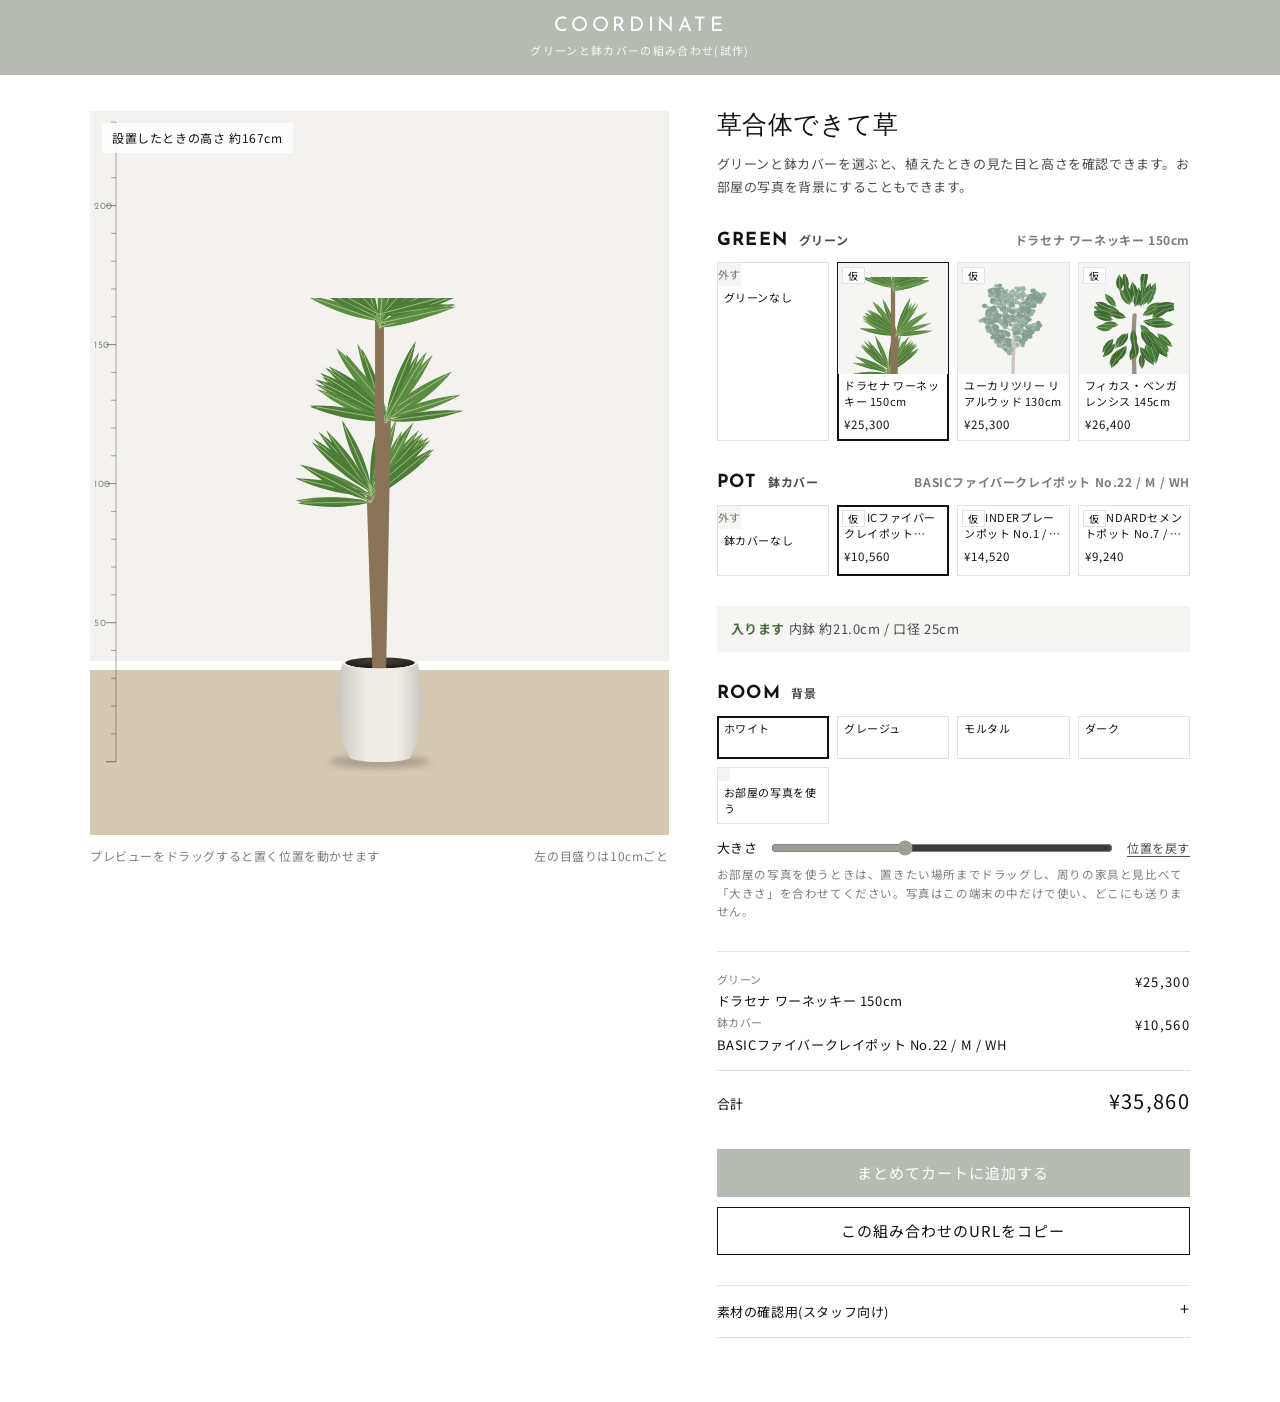
==== index.html @ c4cb8e61 "グリーンと鉢カバーの組み合わせプレビュー(試作)を追加 Co-Authored-By: Claude Opus 5.5 <noreply@anthropic.com>" ====
<!doctype html>
<html lang="ja">
<head>
<meta charset="utf-8">
<meta name="viewport" content="width=device-width, initial-scale=1">
<title>草合体できて草</title>
<meta name="robots" content="noindex, nofollow">
<link rel="preconnect" href="https://fonts.googleapis.com">
<link rel="preconnect" href="https://fonts.gstatic.com" crossorigin>
<link rel="stylesheet" href="https://fonts.googleapis.com/css2?family=Josefin+Sans:wght@400;700&family=Noto+Sans+JP:wght@400;700&display=swap">
<style>
  /* & GARDEN(Shopify Dawnベース)の見た目に合わせる: セージの帯、白地、角丸なし、Josefin Sansの英字見出し+日本語 */
  :root {
    --sage: #b7bcb2;
    --sage-deep: #9aa094;
    --ink: #121212;
    --text: rgba(18, 18, 18, .75);
    --muted: rgba(18, 18, 18, .55);
    --line: rgba(18, 18, 18, .12);
    --soft: #f5f5f3;
    --bg: #ffffff;
    --ng: #a8322a; --warn: #9a5a1c; --ok: #4f6b45;
    --font-body: "Noto Sans JP", "Noto Sans Japanese", "Hiragino Sans", "Yu Gothic", sans-serif;
    --font-head: "Josefin Sans", "Yu Gothic", YuGothic, sans-serif;
  }
  * { box-sizing: border-box; }
  html, body { margin: 0; }
  body { background: var(--bg); color: var(--text); font-family: var(--font-body); font-size: 13px; line-height: 1.8; letter-spacing: .6px; }
  button, input, select { font: inherit; letter-spacing: inherit; color: inherit; }
  a { color: inherit; }
  :focus-visible { outline: 2px solid var(--ink); outline-offset: 2px; }

  .topbar { background: var(--sage); color: #fff; text-align: center; padding: 14px 16px; }
  .topbar .en { font-family: var(--font-head); font-size: 20px; letter-spacing: .18em; line-height: 1.2; display: block; }
  .topbar .ja { font-size: 11px; letter-spacing: .12em; opacity: .9; }

  .page { max-width: 1200px; margin: 0 auto; padding: 36px 50px 64px; display: grid; grid-template-columns: minmax(0, 11fr) minmax(0, 9fr); gap: 48px; align-items: start; }
  @media (max-width: 990px) { .page { grid-template-columns: minmax(0, 1fr); gap: 28px; padding: 16px 16px 48px; } }

  /* プレビュー */
  .media { position: sticky; top: 20px; }
  @media (max-width: 990px) { .media { position: relative; top: 0; } }
  .stage { position: relative; width: 100%; aspect-ratio: 4 / 5; max-height: calc(100vh - 60px); overflow: hidden; background: var(--soft); touch-action: none; cursor: grab; user-select: none; }
  @media (max-width: 990px) { .stage { max-height: 70vh; } }
  .stage.dragging { cursor: grabbing; }
  .stage .bg { position: absolute; inset: 0; }
  .stage .bg img { width: 100%; height: 100%; object-fit: cover; display: block; }
  .stage img.layer { position: absolute; pointer-events: none; }
  .stage svg.overlay { position: absolute; inset: 0; width: 100%; height: 100%; pointer-events: none; }
  .stage .chip { position: absolute; left: 12px; top: 12px; background: rgba(255,255,255,.88); color: var(--ink); padding: 4px 10px; font-size: 12px; z-index: 10; }
  .stage .chip[hidden] { display: none; }
  .stage .empty { position: absolute; inset: 0; display: grid; place-items: center; color: var(--muted); z-index: 9; }
  .stage .empty[hidden] { display: none; }
  .media-note { display: flex; justify-content: space-between; gap: 12px; flex-wrap: wrap; margin-top: 10px; color: var(--muted); font-size: 12px; }

  /* 右側 */
  .info { display: flex; flex-direction: column; gap: 30px; min-width: 0; }
  .title h1 { font-family: var(--font-head); font-weight: 400; font-size: 25px; line-height: 1.3; color: var(--ink); margin: 0 0 8px; letter-spacing: .6px; }
  .title p { margin: 0; }
  .sec-head { display: flex; align-items: baseline; gap: 10px; margin: 0 0 12px; color: var(--ink); }
  .sec-head .en { font-family: var(--font-head); font-weight: 700; font-size: 18px; letter-spacing: .08em; line-height: 1; }
  .sec-head .ja { font-size: 12px; color: var(--text); }
  .sec-head .picked { margin-left: auto; font-size: 12px; color: var(--muted); text-align: right; min-width: 0; white-space: nowrap; overflow: hidden; text-overflow: ellipsis; }

  .cards { display: grid; grid-template-columns: repeat(4, minmax(0, 1fr)); gap: 8px; }
  @media (max-width: 990px) { .cards { display: flex; overflow-x: auto; scroll-snap-type: x proximity; padding-bottom: 6px; } .cards > * { flex: 0 0 96px; scroll-snap-align: start; } }
  .card { background: var(--bg); border: 1px solid var(--line); padding: 0 0 6px; cursor: pointer; text-align: left; display: flex; flex-direction: column; gap: 4px; position: relative; transition: border-color .15s; }
  .card:hover { border-color: var(--sage-deep); }
  .card[aria-pressed="true"] { border-color: var(--ink); box-shadow: inset 0 0 0 1px var(--ink); }
  .card .ph { aspect-ratio: 1; display: grid; place-items: center; background: var(--soft); position: relative; overflow: hidden; }
  .card .ph img { max-width: 82%; max-height: 88%; }
  .card .ph img.stack { position: absolute; }
  .card .ph.full img { max-width: none; max-height: none; width: 100%; height: 100%; object-fit: cover; }
  .card .nm { padding: 0 6px; font-size: 11px; line-height: 1.45; color: var(--ink); display: -webkit-box; -webkit-line-clamp: 2; -webkit-box-orient: vertical; overflow: hidden; min-height: 2.9em; }
  .card .pr { padding: 0 6px; font-size: 11.5px; letter-spacing: 1px; color: var(--ink); }
  .card .badge { position: absolute; top: 4px; left: 4px; font-size: 10px; line-height: 1.5; padding: 0 5px; background: var(--ink); color: #fff; letter-spacing: .1em; z-index: 1; }
  .card .badge.temp { background: #fff; color: var(--ink); border: 1px solid var(--line); }
  .card .del { position: absolute; top: 3px; right: 3px; width: 20px; height: 20px; line-height: 18px; text-align: center; background: #fff; border: 1px solid var(--line); font-size: 12px; cursor: pointer; z-index: 1; }
  .card.none .ph { color: var(--muted); font-size: 11px; }
  .card.add .ph { color: var(--ink); font-size: 22px; font-weight: 300; }
  .room-swatch { width: 100%; height: 100%; }

  .place { display: flex; align-items: center; gap: 12px; margin-top: 12px; }
  .place label { white-space: nowrap; color: var(--ink); }
  .place input[type=range] { flex: 1; accent-color: var(--sage-deep); }
  .link-btn { background: none; border: 0; padding: 0; text-decoration: underline; text-underline-offset: 3px; cursor: pointer; color: var(--text); font-size: 12px; white-space: nowrap; }

  .fit { background: var(--soft); padding: 12px 14px; line-height: 1.7; }
  .fit[hidden] { display: none; }
  .fit .ng { color: var(--ng); font-weight: 700; } .fit .warn { color: var(--warn); font-weight: 700; } .fit .ok { color: var(--ok); font-weight: 700; }

  .summary { border-top: 1px solid var(--line); padding-top: 18px; display: flex; flex-direction: column; gap: 6px; }
  .summary .row { display: flex; justify-content: space-between; gap: 12px; }
  .summary .row .lbl { color: var(--muted); font-size: 11px; display: block; }
  .summary .row a { color: var(--ink); text-decoration: none; }
  .summary .row a:hover { text-decoration: underline; }
  .summary .row .yen { color: var(--ink); letter-spacing: 1.3px; white-space: nowrap; }
  .summary .total { display: flex; justify-content: space-between; align-items: baseline; border-top: 1px solid var(--line); margin-top: 8px; padding-top: 12px; color: var(--ink); }
  .summary .total b { font-size: 20px; font-weight: 400; letter-spacing: 1.3px; }

  .actions { display: flex; flex-direction: column; gap: 10px; }
  .btn { display: block; width: 100%; min-height: 48px; border: 0; cursor: pointer; font-size: 15px; letter-spacing: 1px; padding: 0 30px; }
  .btn-primary { background: var(--sage); color: #fff; }
  .btn-primary:hover { background: var(--sage-deep); }
  .btn-primary:disabled { opacity: .5; cursor: not-allowed; }
  .btn-outline { background: #fff; color: var(--ink); box-shadow: inset 0 0 0 1px var(--ink); }
  .btn-outline:hover { box-shadow: inset 0 0 0 2px var(--ink); }

  details.tools { border-top: 1px solid var(--line); border-bottom: 1px solid var(--line); }
  details.tools > summary { list-style: none; cursor: pointer; padding: 14px 0; display: flex; justify-content: space-between; color: var(--ink); }
  details.tools > summary::-webkit-details-marker { display: none; }
  details.tools > summary::after { content: "+"; font-size: 16px; line-height: 1; }
  details.tools[open] > summary::after { content: "−"; }
  .tools-body { padding: 0 0 18px; display: flex; flex-direction: column; gap: 18px; }
  .tools h3 { font-size: 12px; margin: 0 0 6px; color: var(--ink); font-weight: 700; }
  .adjust { display: grid; grid-template-columns: 48px 1fr 52px; gap: 4px 10px; align-items: center; }
  .adjust input { accent-color: var(--sage-deep); }
  .adjust output { text-align: right; font-variant-numeric: tabular-nums; }
  .hint { color: var(--muted); font-size: 11.5px; line-height: 1.6; margin: 6px 0 0; }
  .drop { border: 1px dashed var(--sage-deep); padding: 12px; display: flex; flex-direction: column; gap: 10px; }
  .drop.over { background: var(--soft); }
  .drop .row { display: flex; flex-wrap: wrap; gap: 8px; align-items: flex-end; }
  .drop label { display: flex; flex-direction: column; gap: 2px; flex: 1 1 100px; font-size: 11.5px; }
  .drop input[type=text], .drop input[type=number], .drop select { border: 1px solid var(--line); background: #fff; padding: 6px 8px; width: 100%; }
  .drop .file-name { font-size: 11.5px; color: var(--muted); word-break: break-all; }
  .drop[data-kind="green"] .pot-only, .drop[data-kind="pot"] .green-only { display: none; }
  .btn-sm { min-height: 36px; font-size: 13px; padding: 0 14px; width: auto; }

  .toast { position: fixed; left: 50%; bottom: 24px; transform: translateX(-50%); background: var(--ink); color: #fff; padding: 10px 16px; font-size: 12.5px; max-width: calc(100vw - 32px); white-space: pre-wrap; opacity: 0; transition: opacity .2s; pointer-events: none; z-index: 50; }
  .toast.show { opacity: 1; }
  @media (prefers-reduced-motion: reduce) { * { transition: none !important; } }
</style>
</head>
<body>
<header class="topbar">
  <span class="en">COORDINATE</span>
  <span class="ja">グリーンと鉢カバーの組み合わせ(試作)</span>
</header>

<main class="page">
  <section class="media" aria-label="組み合わせのプレビュー">
    <div class="stage" id="stage">
      <div class="bg" id="bgLayer"></div>
      <svg class="overlay" id="under"></svg>
      <span class="chip" id="heightChip" hidden></span>
      <div class="empty" id="empty" hidden>グリーンか鉢カバーを選んでください</div>
    </div>
    <div class="media-note">
      <span>プレビューをドラッグすると置く位置を動かせます</span>
      <span id="rulerNote"></span>
    </div>
  </section>

  <section class="info">
    <div class="title">
      <h1>草合体できて草</h1>
      <p>グリーンと鉢カバーを選ぶと、植えたときの見た目と高さを確認できます。お部屋の写真を背景にすることもできます。</p>
    </div>

    <div>
      <h2 class="sec-head"><span class="en">GREEN</span><span class="ja">グリーン</span><span class="picked" id="pickedGreen"></span></h2>
      <div class="cards" id="greenList"></div>
    </div>

    <div>
      <h2 class="sec-head"><span class="en">POT</span><span class="ja">鉢カバー</span><span class="picked" id="pickedPot"></span></h2>
      <div class="cards" id="potList"></div>
    </div>

    <div class="fit" id="fit" hidden></div>

    <div>
      <h2 class="sec-head"><span class="en">ROOM</span><span class="ja">背景</span></h2>
      <div class="cards" id="bgList"></div>
      <input type="file" id="bgFile" accept="image/*" hidden>
      <div class="place">
        <label for="scale">大きさ</label>
        <input type="range" id="scale" min="0.5" max="1.8" step="0.01" value="1">
        <button type="button" class="link-btn" id="resetPlace">位置を戻す</button>
      </div>
      <p class="hint">お部屋の写真を使うときは、置きたい場所までドラッグし、周りの家具と見比べて「大きさ」を合わせてください。写真はこの端末の中だけで使い、どこにも送りません。</p>
    </div>

    <div class="summary" id="summary">
      <div id="rows"></div>
      <div class="total"><span>合計</span><b id="sum">¥0</b></div>
    </div>

    <div class="actions">
      <button type="button" class="btn btn-primary" id="addCart" disabled>まとめてカートに追加する</button>
      <button type="button" class="btn btn-outline" id="copyUrl">この組み合わせのURLをコピー</button>
    </div>

    <details class="tools" id="toolsBox">
      <summary>素材の確認用(スタッフ向け)</summary>
      <div class="tools-body">
        <div>
          <h3>位置の微調整</h3>
          <div class="adjust">
            <span>上下</span><input type="range" id="adjY" min="-15" max="15" step="0.5" value="0"><output id="adjYv">0cm</output>
            <span>左右</span><input type="range" id="adjX" min="-15" max="15" step="0.5" value="0"><output id="adjXv">0cm</output>
          </div>
          <p class="hint">選んでいるグリーンごとに、このブラウザに保存されます。上下はプラスで深く沈みます。<br>決まった値: <code id="adjOut">—</code></p>
        </div>
        <div>
          <h3>手元の透過素材で試す</h3>
          <div class="drop" id="drop" data-kind="green">
            <div class="row">
              <button class="btn btn-outline btn-sm" id="pickFile" type="button">画像を選ぶ</button>
              <span class="file-name" id="fileName">PNG / WebP / SVG をここかプレビューにドラッグしても追加できます</span>
              <input type="file" id="fileInput" accept="image/png,image/webp,image/svg+xml" hidden>
            </div>
            <div class="row">
              <label>種類<select id="kind"><option value="green">グリーン</option><option value="pot">鉢カバー</option></select></label>
              <label>名前<input type="text" id="tName" placeholder="例: 210cmの樹木"></label>
            </div>
            <div class="row">
              <label>画像の高さ(cm)<input type="number" id="tHeight" step="0.1" min="1" placeholder="210"></label>
              <label class="green-only">内鉢の径(cm)<input type="number" id="tNurseryW" step="0.1" placeholder="15.5"></label>
              <label class="green-only">内鉢の高さ(cm)<input type="number" id="tNurseryH" step="0.1" placeholder="14"></label>
              <label class="pot-only">口径(cm)<input type="number" id="tMouth" step="0.1" placeholder="26"></label>
              <label class="pot-only">内底の径(cm)<input type="number" id="tBottom" step="0.1" placeholder="17"></label>
            </div>
            <div class="row"><label>価格(任意)<input type="number" id="tPrice" step="1" placeholder="0"></label></div>
            <button class="btn btn-primary btn-sm" id="addBtn" type="button" disabled>一覧に追加</button>
            <p class="hint" style="margin:0">鉢カバーは1枚(真横から撮影)でも、前面・背面の2枚組でも使えます。追加したものは再読み込みすると消えます。</p>
          </div>
        </div>
      </div>
    </details>
  </section>
</main>
<div class="toast" id="toast" role="status"></div>
<script src="products.js"></script>
<script src="app.js"></script>
</body>
</html>
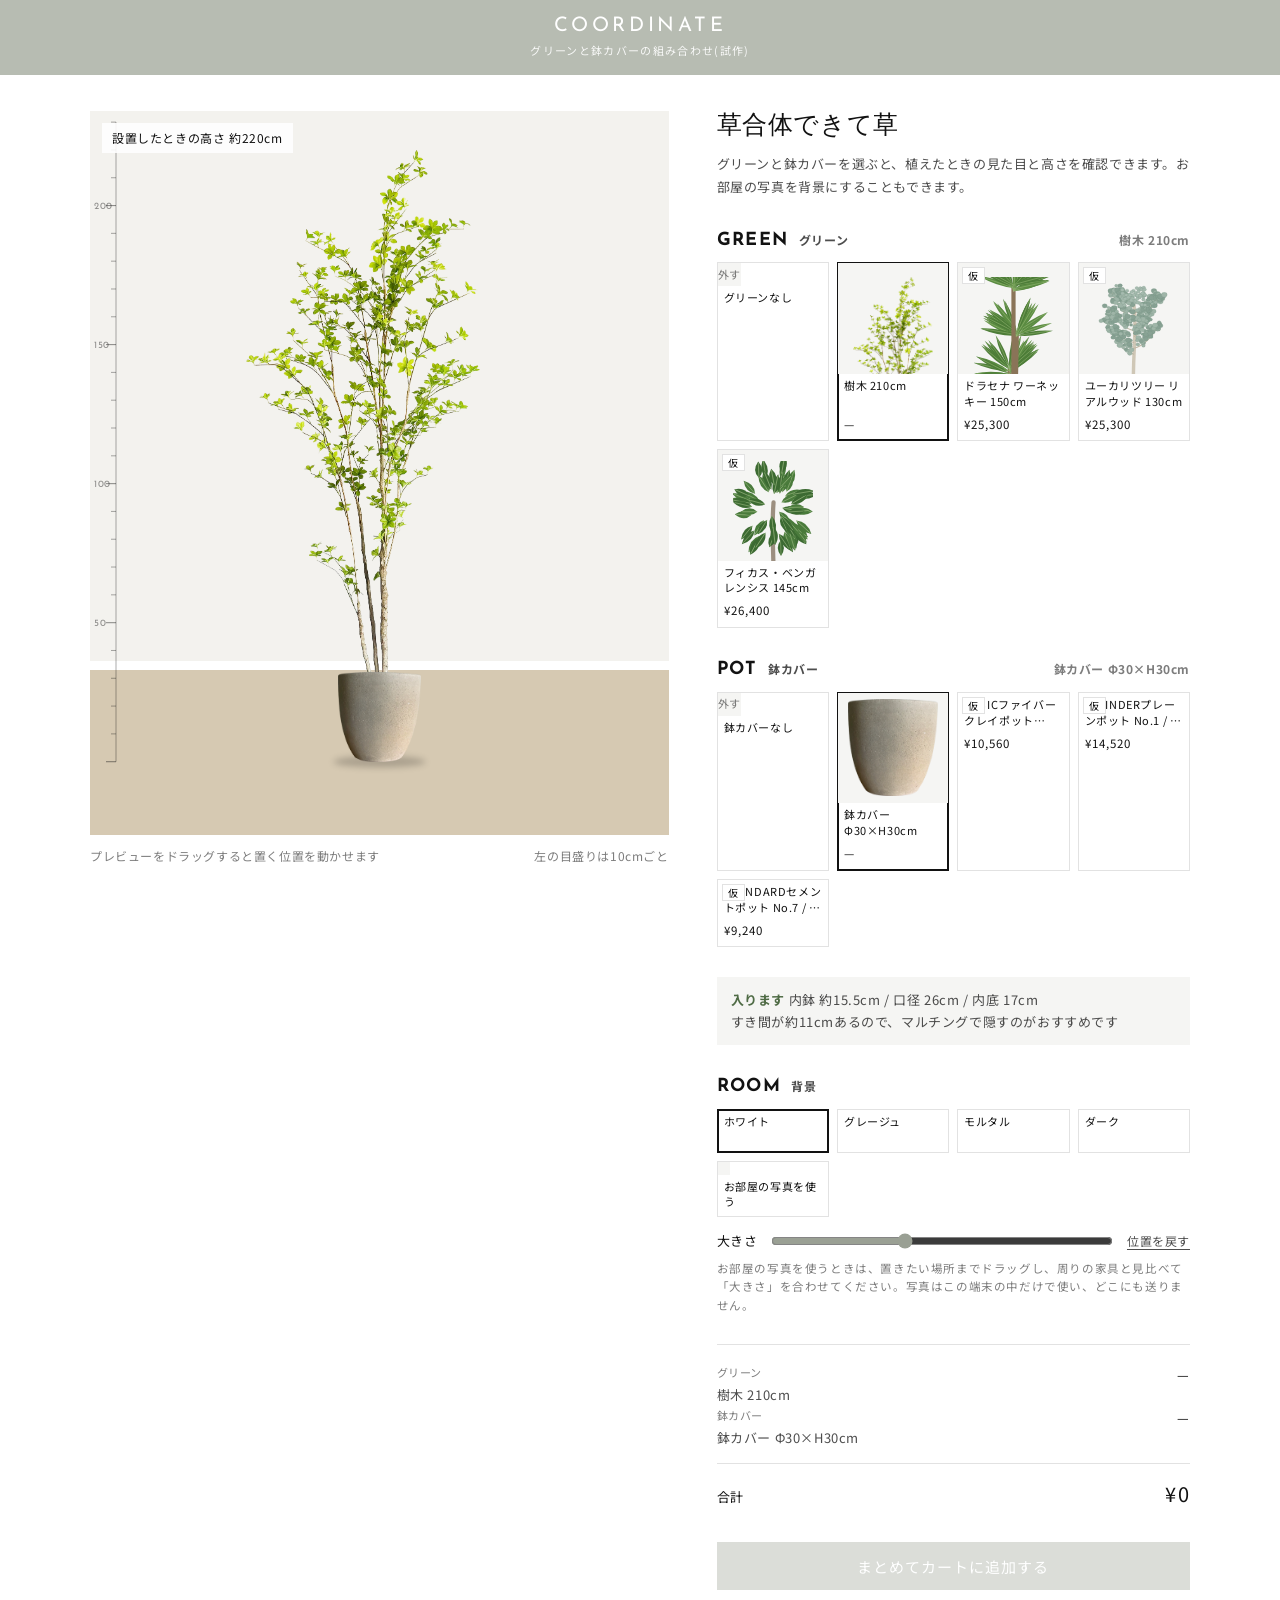
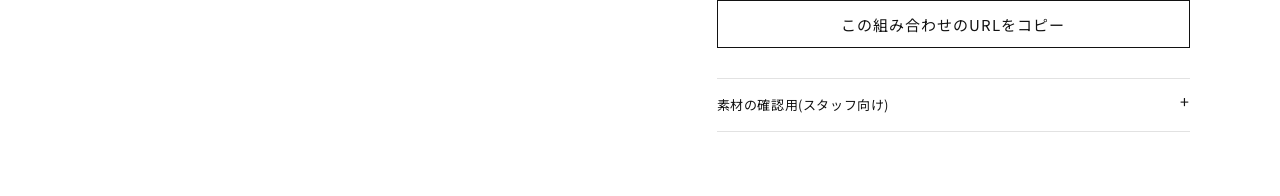
==== commit 4726afc1: "いただいた樹木(210cm)と鉢カバー(Φ30×H30)の実素材を追加、株元の検出を修正 Co-Authored-By: Claude Opus 5.5 <noreply@anthropic.com>" ====
--- a/index.html
+++ b/index.html
@@ -231,7 +231,7 @@
   </section>
 </main>
 <div class="toast" id="toast" role="status"></div>
-<script src="products.js"></script>
-<script src="app.js"></script>
+<script src="products.js?v=3"></script>
+<script src="app.js?v=3"></script>
 </body>
 </html>
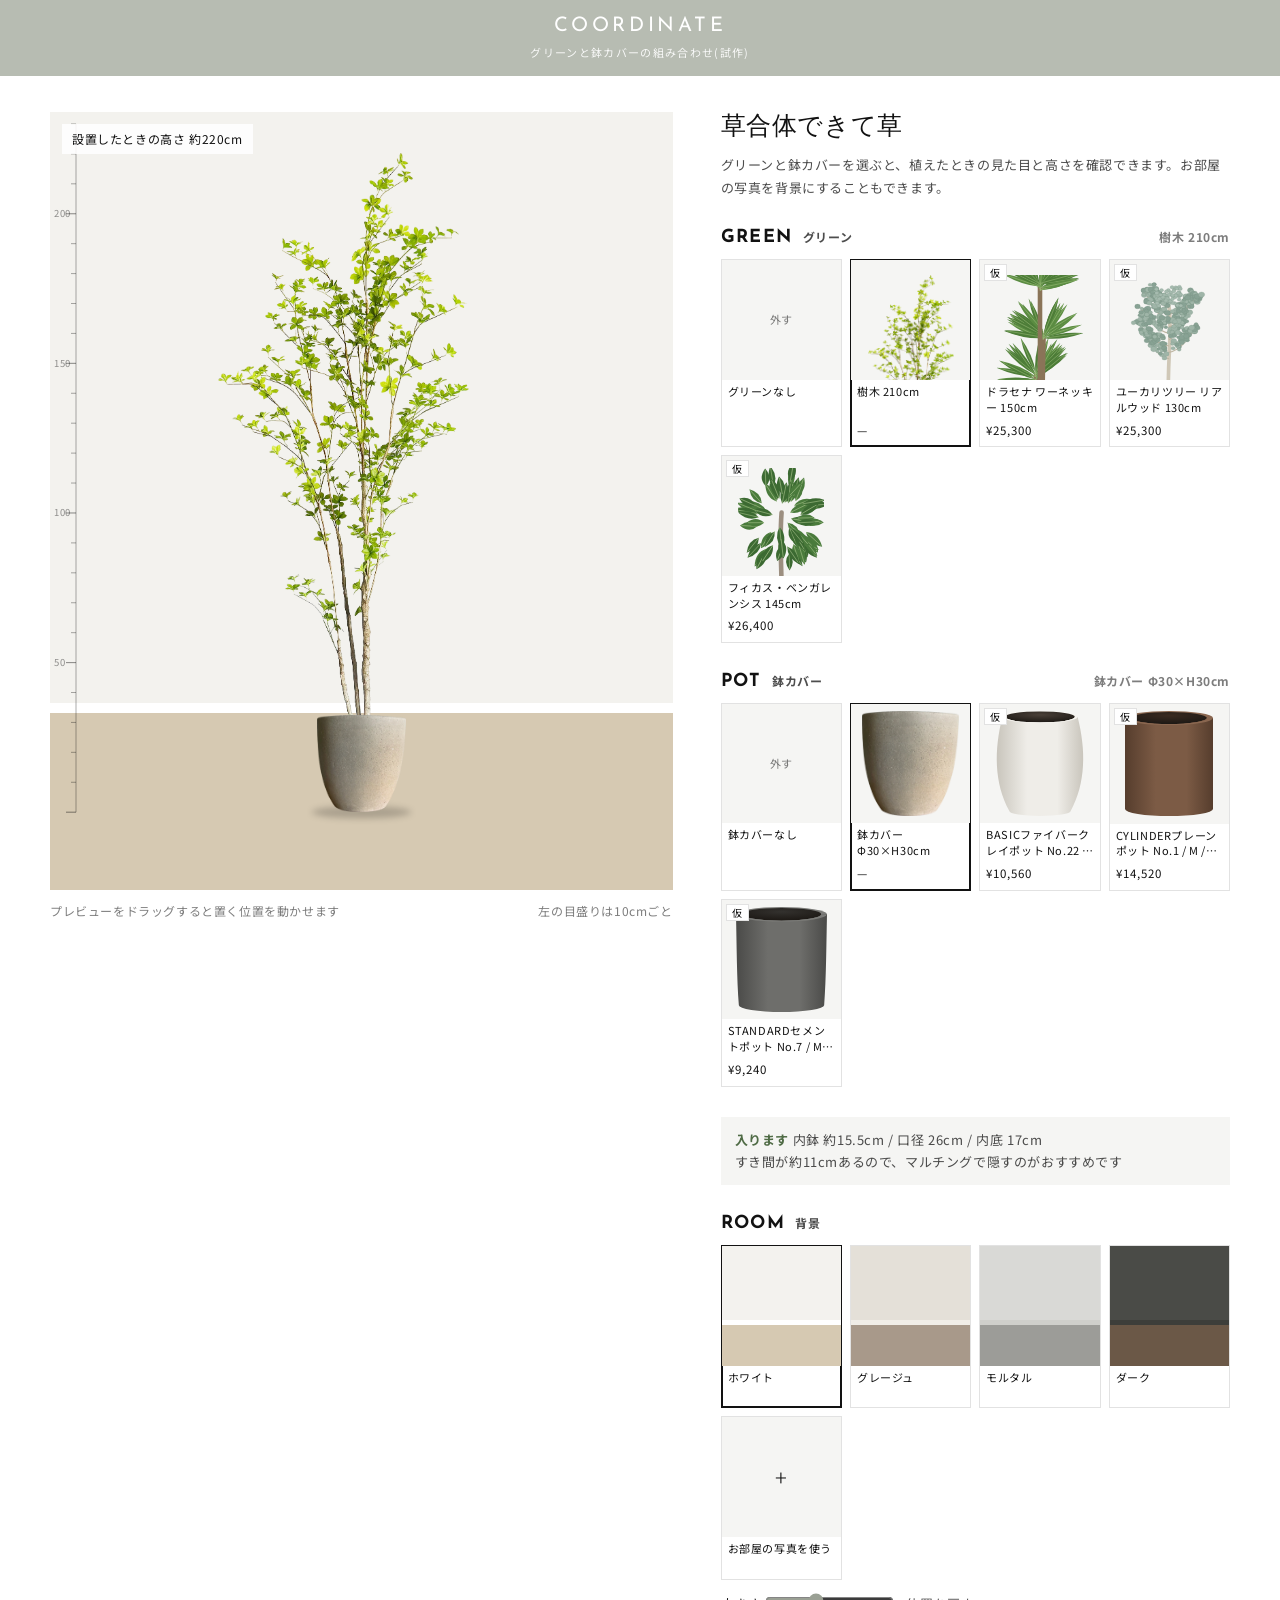
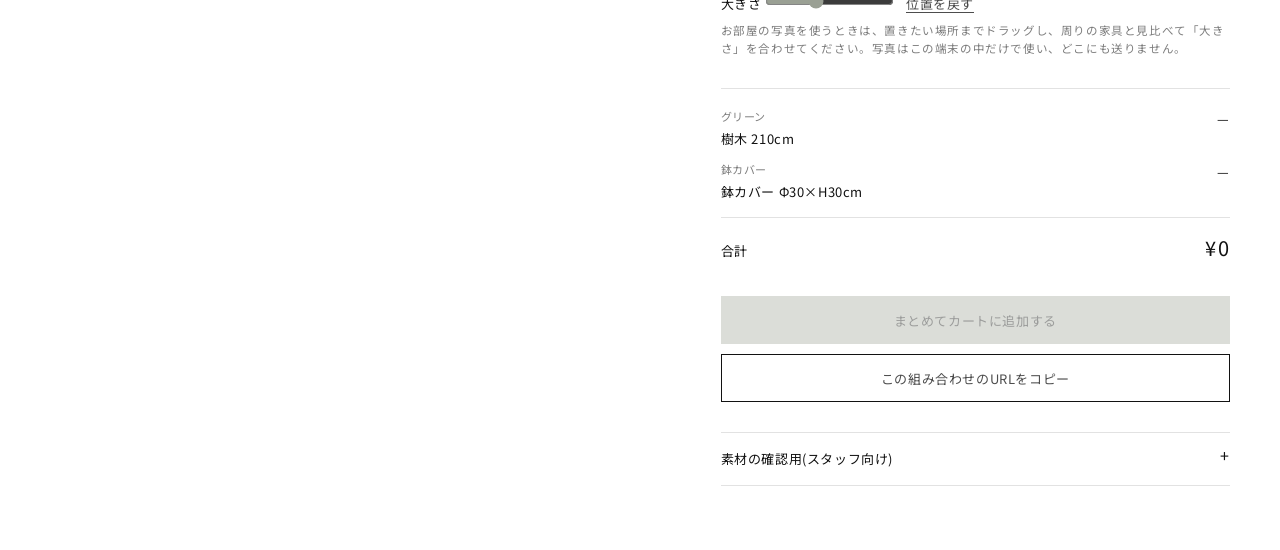
==== commit e5089c93: "画面の組み立てを共通のgreenpot.js/cssに整理(Shopifyへの組み込み用)、商品ページへのリンクと在庫切れの表示を追加 Co-Authored-By: Claude Opus 5.5 " ====
--- a/index.html
+++ b/index.html
@@ -8,127 +8,15 @@
 <link rel="preconnect" href="https://fonts.googleapis.com">
 <link rel="preconnect" href="https://fonts.gstatic.com" crossorigin>
 <link rel="stylesheet" href="https://fonts.googleapis.com/css2?family=Josefin+Sans:wght@400;700&family=Noto+Sans+JP:wght@400;700&display=swap">
+<link rel="stylesheet" href="greenpot.css?v=4">
 <style>
-  /* & GARDEN(Shopify Dawnベース)の見た目に合わせる: セージの帯、白地、角丸なし、Josefin Sansの英字見出し+日本語 */
-  :root {
-    --sage: #b7bcb2;
-    --sage-deep: #9aa094;
-    --ink: #121212;
-    --text: rgba(18, 18, 18, .75);
-    --muted: rgba(18, 18, 18, .55);
-    --line: rgba(18, 18, 18, .12);
-    --soft: #f5f5f3;
-    --bg: #ffffff;
-    --ng: #a8322a; --warn: #9a5a1c; --ok: #4f6b45;
-    --font-body: "Noto Sans JP", "Noto Sans Japanese", "Hiragino Sans", "Yu Gothic", sans-serif;
-    --font-head: "Josefin Sans", "Yu Gothic", YuGothic, sans-serif;
-  }
-  * { box-sizing: border-box; }
-  html, body { margin: 0; }
-  body { background: var(--bg); color: var(--text); font-family: var(--font-body); font-size: 13px; line-height: 1.8; letter-spacing: .6px; }
-  button, input, select { font: inherit; letter-spacing: inherit; color: inherit; }
-  a { color: inherit; }
-  :focus-visible { outline: 2px solid var(--ink); outline-offset: 2px; }
-
-  .topbar { background: var(--sage); color: #fff; text-align: center; padding: 14px 16px; }
-  .topbar .en { font-family: var(--font-head); font-size: 20px; letter-spacing: .18em; line-height: 1.2; display: block; }
+  /* 単独のページだけの外枠(Shopifyではテーマのヘッダーと page-width がこの役をする) */
+  html, body { margin: 0; background: #fff; }
+  .topbar { background: #b7bcb2; color: #fff; text-align: center; padding: 14px 16px; font-family: "Noto Sans JP", sans-serif; }
+  .topbar .en { font-family: "Josefin Sans", sans-serif; font-size: 20px; letter-spacing: .18em; line-height: 1.2; display: block; }
   .topbar .ja { font-size: 11px; letter-spacing: .12em; opacity: .9; }
-
-  .page { max-width: 1200px; margin: 0 auto; padding: 36px 50px 64px; display: grid; grid-template-columns: minmax(0, 11fr) minmax(0, 9fr); gap: 48px; align-items: start; }
-  @media (max-width: 990px) { .page { grid-template-columns: minmax(0, 1fr); gap: 28px; padding: 16px 16px 48px; } }
-
-  /* プレビュー */
-  .media { position: sticky; top: 20px; }
-  @media (max-width: 990px) { .media { position: relative; top: 0; } }
-  .stage { position: relative; width: 100%; aspect-ratio: 4 / 5; max-height: calc(100vh - 60px); overflow: hidden; background: var(--soft); touch-action: none; cursor: grab; user-select: none; }
-  @media (max-width: 990px) { .stage { max-height: 70vh; } }
-  .stage.dragging { cursor: grabbing; }
-  .stage .bg { position: absolute; inset: 0; }
-  .stage .bg img { width: 100%; height: 100%; object-fit: cover; display: block; }
-  .stage img.layer { position: absolute; pointer-events: none; }
-  .stage svg.overlay { position: absolute; inset: 0; width: 100%; height: 100%; pointer-events: none; }
-  .stage .chip { position: absolute; left: 12px; top: 12px; background: rgba(255,255,255,.88); color: var(--ink); padding: 4px 10px; font-size: 12px; z-index: 10; }
-  .stage .chip[hidden] { display: none; }
-  .stage .empty { position: absolute; inset: 0; display: grid; place-items: center; color: var(--muted); z-index: 9; }
-  .stage .empty[hidden] { display: none; }
-  .media-note { display: flex; justify-content: space-between; gap: 12px; flex-wrap: wrap; margin-top: 10px; color: var(--muted); font-size: 12px; }
-
-  /* 右側 */
-  .info { display: flex; flex-direction: column; gap: 30px; min-width: 0; }
-  .title h1 { font-family: var(--font-head); font-weight: 400; font-size: 25px; line-height: 1.3; color: var(--ink); margin: 0 0 8px; letter-spacing: .6px; }
-  .title p { margin: 0; }
-  .sec-head { display: flex; align-items: baseline; gap: 10px; margin: 0 0 12px; color: var(--ink); }
-  .sec-head .en { font-family: var(--font-head); font-weight: 700; font-size: 18px; letter-spacing: .08em; line-height: 1; }
-  .sec-head .ja { font-size: 12px; color: var(--text); }
-  .sec-head .picked { margin-left: auto; font-size: 12px; color: var(--muted); text-align: right; min-width: 0; white-space: nowrap; overflow: hidden; text-overflow: ellipsis; }
-
-  .cards { display: grid; grid-template-columns: repeat(4, minmax(0, 1fr)); gap: 8px; }
-  @media (max-width: 990px) { .cards { display: flex; overflow-x: auto; scroll-snap-type: x proximity; padding-bottom: 6px; } .cards > * { flex: 0 0 96px; scroll-snap-align: start; } }
-  .card { background: var(--bg); border: 1px solid var(--line); padding: 0 0 6px; cursor: pointer; text-align: left; display: flex; flex-direction: column; gap: 4px; position: relative; transition: border-color .15s; }
-  .card:hover { border-color: var(--sage-deep); }
-  .card[aria-pressed="true"] { border-color: var(--ink); box-shadow: inset 0 0 0 1px var(--ink); }
-  .card .ph { aspect-ratio: 1; display: grid; place-items: center; background: var(--soft); position: relative; overflow: hidden; }
-  .card .ph img { max-width: 82%; max-height: 88%; }
-  .card .ph img.stack { position: absolute; }
-  .card .ph.full img { max-width: none; max-height: none; width: 100%; height: 100%; object-fit: cover; }
-  .card .nm { padding: 0 6px; font-size: 11px; line-height: 1.45; color: var(--ink); display: -webkit-box; -webkit-line-clamp: 2; -webkit-box-orient: vertical; overflow: hidden; min-height: 2.9em; }
-  .card .pr { padding: 0 6px; font-size: 11.5px; letter-spacing: 1px; color: var(--ink); }
-  .card .badge { position: absolute; top: 4px; left: 4px; font-size: 10px; line-height: 1.5; padding: 0 5px; background: var(--ink); color: #fff; letter-spacing: .1em; z-index: 1; }
-  .card .badge.temp { background: #fff; color: var(--ink); border: 1px solid var(--line); }
-  .card .del { position: absolute; top: 3px; right: 3px; width: 20px; height: 20px; line-height: 18px; text-align: center; background: #fff; border: 1px solid var(--line); font-size: 12px; cursor: pointer; z-index: 1; }
-  .card.none .ph { color: var(--muted); font-size: 11px; }
-  .card.add .ph { color: var(--ink); font-size: 22px; font-weight: 300; }
-  .room-swatch { width: 100%; height: 100%; }
-
-  .place { display: flex; align-items: center; gap: 12px; margin-top: 12px; }
-  .place label { white-space: nowrap; color: var(--ink); }
-  .place input[type=range] { flex: 1; accent-color: var(--sage-deep); }
-  .link-btn { background: none; border: 0; padding: 0; text-decoration: underline; text-underline-offset: 3px; cursor: pointer; color: var(--text); font-size: 12px; white-space: nowrap; }
-
-  .fit { background: var(--soft); padding: 12px 14px; line-height: 1.7; }
-  .fit[hidden] { display: none; }
-  .fit .ng { color: var(--ng); font-weight: 700; } .fit .warn { color: var(--warn); font-weight: 700; } .fit .ok { color: var(--ok); font-weight: 700; }
-
-  .summary { border-top: 1px solid var(--line); padding-top: 18px; display: flex; flex-direction: column; gap: 6px; }
-  .summary .row { display: flex; justify-content: space-between; gap: 12px; }
-  .summary .row .lbl { color: var(--muted); font-size: 11px; display: block; }
-  .summary .row a { color: var(--ink); text-decoration: none; }
-  .summary .row a:hover { text-decoration: underline; }
-  .summary .row .yen { color: var(--ink); letter-spacing: 1.3px; white-space: nowrap; }
-  .summary .total { display: flex; justify-content: space-between; align-items: baseline; border-top: 1px solid var(--line); margin-top: 8px; padding-top: 12px; color: var(--ink); }
-  .summary .total b { font-size: 20px; font-weight: 400; letter-spacing: 1.3px; }
-
-  .actions { display: flex; flex-direction: column; gap: 10px; }
-  .btn { display: block; width: 100%; min-height: 48px; border: 0; cursor: pointer; font-size: 15px; letter-spacing: 1px; padding: 0 30px; }
-  .btn-primary { background: var(--sage); color: #fff; }
-  .btn-primary:hover { background: var(--sage-deep); }
-  .btn-primary:disabled { opacity: .5; cursor: not-allowed; }
-  .btn-outline { background: #fff; color: var(--ink); box-shadow: inset 0 0 0 1px var(--ink); }
-  .btn-outline:hover { box-shadow: inset 0 0 0 2px var(--ink); }
-
-  details.tools { border-top: 1px solid var(--line); border-bottom: 1px solid var(--line); }
-  details.tools > summary { list-style: none; cursor: pointer; padding: 14px 0; display: flex; justify-content: space-between; color: var(--ink); }
-  details.tools > summary::-webkit-details-marker { display: none; }
-  details.tools > summary::after { content: "+"; font-size: 16px; line-height: 1; }
-  details.tools[open] > summary::after { content: "−"; }
-  .tools-body { padding: 0 0 18px; display: flex; flex-direction: column; gap: 18px; }
-  .tools h3 { font-size: 12px; margin: 0 0 6px; color: var(--ink); font-weight: 700; }
-  .adjust { display: grid; grid-template-columns: 48px 1fr 52px; gap: 4px 10px; align-items: center; }
-  .adjust input { accent-color: var(--sage-deep); }
-  .adjust output { text-align: right; font-variant-numeric: tabular-nums; }
-  .hint { color: var(--muted); font-size: 11.5px; line-height: 1.6; margin: 6px 0 0; }
-  .drop { border: 1px dashed var(--sage-deep); padding: 12px; display: flex; flex-direction: column; gap: 10px; }
-  .drop.over { background: var(--soft); }
-  .drop .row { display: flex; flex-wrap: wrap; gap: 8px; align-items: flex-end; }
-  .drop label { display: flex; flex-direction: column; gap: 2px; flex: 1 1 100px; font-size: 11.5px; }
-  .drop input[type=text], .drop input[type=number], .drop select { border: 1px solid var(--line); background: #fff; padding: 6px 8px; width: 100%; }
-  .drop .file-name { font-size: 11.5px; color: var(--muted); word-break: break-all; }
-  .drop[data-kind="green"] .pot-only, .drop[data-kind="pot"] .green-only { display: none; }
-  .btn-sm { min-height: 36px; font-size: 13px; padding: 0 14px; width: auto; }
-
-  .toast { position: fixed; left: 50%; bottom: 24px; transform: translateX(-50%); background: var(--ink); color: #fff; padding: 10px 16px; font-size: 12.5px; max-width: calc(100vw - 32px); white-space: pre-wrap; opacity: 0; transition: opacity .2s; pointer-events: none; z-index: 50; }
-  .toast.show { opacity: 1; }
-  @media (prefers-reduced-motion: reduce) { * { transition: none !important; } }
+  .wrap { max-width: 1200px; margin: 0 auto; padding: 36px 50px 64px; }
+  @media (max-width: 990px) { .wrap { padding: 16px 16px 48px; } }
 </style>
 </head>
 <body>
@@ -136,102 +24,10 @@
   <span class="en">COORDINATE</span>
   <span class="ja">グリーンと鉢カバーの組み合わせ(試作)</span>
 </header>
-
-<main class="page">
-  <section class="media" aria-label="組み合わせのプレビュー">
-    <div class="stage" id="stage">
-      <div class="bg" id="bgLayer"></div>
-      <svg class="overlay" id="under"></svg>
-      <span class="chip" id="heightChip" hidden></span>
-      <div class="empty" id="empty" hidden>グリーンか鉢カバーを選んでください</div>
-    </div>
-    <div class="media-note">
-      <span>プレビューをドラッグすると置く位置を動かせます</span>
-      <span id="rulerNote"></span>
-    </div>
-  </section>
-
-  <section class="info">
-    <div class="title">
-      <h1>草合体できて草</h1>
-      <p>グリーンと鉢カバーを選ぶと、植えたときの見た目と高さを確認できます。お部屋の写真を背景にすることもできます。</p>
-    </div>
-
-    <div>
-      <h2 class="sec-head"><span class="en">GREEN</span><span class="ja">グリーン</span><span class="picked" id="pickedGreen"></span></h2>
-      <div class="cards" id="greenList"></div>
-    </div>
-
-    <div>
-      <h2 class="sec-head"><span class="en">POT</span><span class="ja">鉢カバー</span><span class="picked" id="pickedPot"></span></h2>
-      <div class="cards" id="potList"></div>
-    </div>
-
-    <div class="fit" id="fit" hidden></div>
-
-    <div>
-      <h2 class="sec-head"><span class="en">ROOM</span><span class="ja">背景</span></h2>
-      <div class="cards" id="bgList"></div>
-      <input type="file" id="bgFile" accept="image/*" hidden>
-      <div class="place">
-        <label for="scale">大きさ</label>
-        <input type="range" id="scale" min="0.5" max="1.8" step="0.01" value="1">
-        <button type="button" class="link-btn" id="resetPlace">位置を戻す</button>
-      </div>
-      <p class="hint">お部屋の写真を使うときは、置きたい場所までドラッグし、周りの家具と見比べて「大きさ」を合わせてください。写真はこの端末の中だけで使い、どこにも送りません。</p>
-    </div>
-
-    <div class="summary" id="summary">
-      <div id="rows"></div>
-      <div class="total"><span>合計</span><b id="sum">¥0</b></div>
-    </div>
-
-    <div class="actions">
-      <button type="button" class="btn btn-primary" id="addCart" disabled>まとめてカートに追加する</button>
-      <button type="button" class="btn btn-outline" id="copyUrl">この組み合わせのURLをコピー</button>
-    </div>
-
-    <details class="tools" id="toolsBox">
-      <summary>素材の確認用(スタッフ向け)</summary>
-      <div class="tools-body">
-        <div>
-          <h3>位置の微調整</h3>
-          <div class="adjust">
-            <span>上下</span><input type="range" id="adjY" min="-15" max="15" step="0.5" value="0"><output id="adjYv">0cm</output>
-            <span>左右</span><input type="range" id="adjX" min="-15" max="15" step="0.5" value="0"><output id="adjXv">0cm</output>
-          </div>
-          <p class="hint">選んでいるグリーンごとに、このブラウザに保存されます。上下はプラスで深く沈みます。<br>決まった値: <code id="adjOut">—</code></p>
-        </div>
-        <div>
-          <h3>手元の透過素材で試す</h3>
-          <div class="drop" id="drop" data-kind="green">
-            <div class="row">
-              <button class="btn btn-outline btn-sm" id="pickFile" type="button">画像を選ぶ</button>
-              <span class="file-name" id="fileName">PNG / WebP / SVG をここかプレビューにドラッグしても追加できます</span>
-              <input type="file" id="fileInput" accept="image/png,image/webp,image/svg+xml" hidden>
-            </div>
-            <div class="row">
-              <label>種類<select id="kind"><option value="green">グリーン</option><option value="pot">鉢カバー</option></select></label>
-              <label>名前<input type="text" id="tName" placeholder="例: 210cmの樹木"></label>
-            </div>
-            <div class="row">
-              <label>画像の高さ(cm)<input type="number" id="tHeight" step="0.1" min="1" placeholder="210"></label>
-              <label class="green-only">内鉢の径(cm)<input type="number" id="tNurseryW" step="0.1" placeholder="15.5"></label>
-              <label class="green-only">内鉢の高さ(cm)<input type="number" id="tNurseryH" step="0.1" placeholder="14"></label>
-              <label class="pot-only">口径(cm)<input type="number" id="tMouth" step="0.1" placeholder="26"></label>
-              <label class="pot-only">内底の径(cm)<input type="number" id="tBottom" step="0.1" placeholder="17"></label>
-            </div>
-            <div class="row"><label>価格(任意)<input type="number" id="tPrice" step="1" placeholder="0"></label></div>
-            <button class="btn btn-primary btn-sm" id="addBtn" type="button" disabled>一覧に追加</button>
-            <p class="hint" style="margin:0">鉢カバーは1枚(真横から撮影)でも、前面・背面の2枚組でも使えます。追加したものは再読み込みすると消えます。</p>
-          </div>
-        </div>
-      </div>
-    </details>
-  </section>
+<main class="wrap">
+  <div class="gp" data-greenpot></div>
 </main>
-<div class="toast" id="toast" role="status"></div>
-<script src="products.js?v=3"></script>
-<script src="app.js?v=3"></script>
+<script src="products.js?v=4"></script>
+<script src="greenpot.js?v=4"></script>
 </body>
 </html>
--- a/greenpot.css
+++ b/greenpot.css
@@ -0,0 +1,119 @@
+/* グリーンと鉢カバーの組み合わせ(草合体できて草)
+   Shopifyテーマ(Dawn)に入れても他と干渉しないよう、すべて .gp の中に閉じ、クラス名は gp- で始める。
+   色と書体はテーマの変数があればそれを使い、なければ & GARDEN の値を使う。 */
+.gp {
+  --gp-sage: #b7bcb2;
+  --gp-sage-deep: #9aa094;
+  --gp-ink: #121212;
+  --gp-text: rgba(18, 18, 18, .75);
+  --gp-muted: rgba(18, 18, 18, .55);
+  --gp-line: rgba(18, 18, 18, .12);
+  --gp-soft: #f5f5f3;
+  --gp-bg: #ffffff;
+  --gp-ng: #a8322a; --gp-warn: #9a5a1c; --gp-ok: #4f6b45;
+  --gp-font-body: var(--font-body-family, "Noto Sans JP", "Noto Sans Japanese", "Hiragino Sans", "Yu Gothic", sans-serif);
+  --gp-font-head: var(--font-heading-family, "Josefin Sans", "Yu Gothic", YuGothic, sans-serif);
+  color: var(--gp-text); font-family: var(--gp-font-body); font-size: 13px; line-height: 1.8; letter-spacing: .6px;
+}
+.gp *, .gp *::before, .gp *::after { box-sizing: border-box; }
+.gp button, .gp input, .gp select { font: inherit; letter-spacing: inherit; color: inherit; margin: 0; }
+.gp a { color: inherit; }
+.gp :focus-visible { outline: 2px solid var(--gp-ink); outline-offset: 2px; }
+.gp [hidden] { display: none !important; }
+
+.gp-layout { display: grid; grid-template-columns: minmax(0, 11fr) minmax(0, 9fr); gap: 48px; align-items: start; }
+@media (max-width: 990px) { .gp-layout { grid-template-columns: minmax(0, 1fr); gap: 28px; } }
+
+/* プレビュー */
+.gp-media { position: sticky; top: 20px; }
+@media (max-width: 990px) { .gp-media { position: relative; top: 0; } }
+.gp-stage { position: relative; width: 100%; aspect-ratio: 4 / 5; max-height: calc(100vh - 60px); overflow: hidden; background: var(--gp-soft); touch-action: none; cursor: grab; user-select: none; -webkit-user-select: none; }
+@media (max-width: 990px) { .gp-stage { max-height: 70vh; } }
+.gp-stage.is-dragging { cursor: grabbing; }
+.gp-bg { position: absolute; inset: 0; }
+.gp-bg img { width: 100%; height: 100%; object-fit: cover; display: block; max-width: none; }
+.gp-layer { position: absolute; pointer-events: none; max-width: none !important; }
+.gp-overlay { position: absolute; inset: 0; width: 100%; height: 100%; pointer-events: none; }
+.gp-chip { position: absolute; left: 12px; top: 12px; background: rgba(255,255,255,.88); color: var(--gp-ink); padding: 4px 10px; font-size: 12px; z-index: 10; }
+.gp-empty { position: absolute; inset: 0; display: grid; place-items: center; color: var(--gp-muted); z-index: 9; }
+.gp-media-note { display: flex; justify-content: space-between; gap: 12px; flex-wrap: wrap; margin-top: 10px; color: var(--gp-muted); font-size: 12px; }
+
+/* 右側 */
+.gp-info { display: flex; flex-direction: column; gap: 30px; min-width: 0; }
+.gp-title h1, .gp-title h2 { font-family: var(--gp-font-head); font-weight: 400; font-size: 25px; line-height: 1.3; color: var(--gp-ink); margin: 0 0 8px; letter-spacing: .6px; }
+.gp-title p { margin: 0; }
+.gp-head { display: flex; align-items: baseline; gap: 10px; margin: 0 0 12px; color: var(--gp-ink); font-size: inherit; font-family: inherit; line-height: 1.4; }
+.gp-head .gp-en { font-family: var(--gp-font-head); font-weight: 700; font-size: 18px; letter-spacing: .08em; line-height: 1; }
+.gp-head .gp-ja { font-size: 12px; color: var(--gp-text); }
+.gp-head .gp-picked { margin-left: auto; font-size: 12px; color: var(--gp-muted); text-align: right; min-width: 0; white-space: nowrap; overflow: hidden; text-overflow: ellipsis; text-decoration: none; }
+.gp-head a.gp-picked { color: var(--gp-ink); text-decoration: underline; text-underline-offset: 3px; }
+
+.gp-cards { display: grid; grid-template-columns: repeat(4, minmax(0, 1fr)); gap: 8px; }
+@media (max-width: 990px) { .gp-cards { display: flex; overflow-x: auto; scroll-snap-type: x proximity; padding-bottom: 6px; } .gp-cards > * { flex: 0 0 96px; scroll-snap-align: start; } }
+.gp-card { background: var(--gp-bg); border: 1px solid var(--gp-line); border-radius: 0; padding: 0 0 6px; cursor: pointer; text-align: left; display: flex; flex-direction: column; gap: 4px; position: relative; transition: border-color .15s; min-height: 0; box-shadow: none; }
+.gp-card:hover { border-color: var(--gp-sage-deep); }
+.gp-card[aria-pressed="true"] { border-color: var(--gp-ink); box-shadow: inset 0 0 0 1px var(--gp-ink); }
+.gp-ph { aspect-ratio: 1; display: grid; place-items: center; background: var(--gp-soft); position: relative; overflow: hidden; width: 100%; }
+.gp-ph img { max-width: 82%; max-height: 88%; width: auto; height: auto; }
+.gp-ph img.gp-stack { position: absolute; }
+.gp-ph.gp-full img { max-width: none; max-height: none; width: 100%; height: 100%; object-fit: cover; }
+.gp-nm { padding: 0 6px; font-size: 11px; line-height: 1.45; color: var(--gp-ink); display: -webkit-box; -webkit-line-clamp: 2; -webkit-box-orient: vertical; overflow: hidden; min-height: 2.9em; }
+.gp-pr { padding: 0 6px; font-size: 11.5px; letter-spacing: 1px; color: var(--gp-ink); }
+.gp-badge { position: absolute; top: 4px; left: 4px; font-size: 10px; line-height: 1.5; padding: 0 5px; background: var(--gp-ink); color: #fff; letter-spacing: .1em; z-index: 1; }
+.gp-badge.is-light { background: #fff; color: var(--gp-ink); border: 1px solid var(--gp-line); }
+.gp-del { position: absolute; top: 3px; right: 3px; width: 20px; height: 20px; line-height: 18px; text-align: center; background: #fff; border: 1px solid var(--gp-line); font-size: 12px; cursor: pointer; z-index: 1; }
+.gp-card.is-none .gp-ph { color: var(--gp-muted); font-size: 11px; }
+.gp-card.is-add .gp-ph { color: var(--gp-ink); font-size: 22px; font-weight: 300; }
+.gp-card.is-soldout .gp-ph img { opacity: .45; }
+.gp-room { width: 100%; height: 100%; }
+
+.gp-place { display: flex; align-items: center; gap: 12px; margin-top: 12px; }
+.gp-place label { white-space: nowrap; color: var(--gp-ink); }
+.gp-place input[type=range] { flex: 1; accent-color: var(--gp-sage-deep); }
+.gp-link { background: none; border: 0; padding: 0; text-decoration: underline; text-underline-offset: 3px; cursor: pointer; color: var(--gp-text); font-size: 12px; white-space: nowrap; }
+
+.gp-fit { background: var(--gp-soft); padding: 12px 14px; line-height: 1.7; }
+.gp-fit .is-ng { color: var(--gp-ng); font-weight: 700; } .gp-fit .is-warn { color: var(--gp-warn); font-weight: 700; } .gp-fit .is-ok { color: var(--gp-ok); font-weight: 700; }
+
+.gp-summary { border-top: 1px solid var(--gp-line); padding-top: 18px; display: flex; flex-direction: column; gap: 10px; }
+.gp-row { display: flex; justify-content: space-between; gap: 12px; }
+.gp-row .gp-lbl { color: var(--gp-muted); font-size: 11px; display: block; }
+.gp-row .gp-name { color: var(--gp-ink); display: block; }
+.gp-row .gp-go { font-size: 12px; color: var(--gp-text); text-underline-offset: 3px; }
+.gp-row .gp-yen { color: var(--gp-ink); letter-spacing: 1.3px; white-space: nowrap; }
+.gp-row .gp-soldout { color: var(--gp-ng); font-size: 11px; display: block; text-align: right; }
+.gp-total { display: flex; justify-content: space-between; align-items: baseline; border-top: 1px solid var(--gp-line); margin-top: 4px; padding-top: 12px; color: var(--gp-ink); }
+.gp-total b { font-size: 20px; font-weight: 400; letter-spacing: 1.3px; }
+
+.gp-actions { display: flex; flex-direction: column; gap: 10px; }
+.gp-btn { display: block; width: 100%; min-height: 48px; border: 0; border-radius: 0; cursor: pointer; font-size: 15px; letter-spacing: 1px; padding: 0 30px; text-align: center; text-decoration: none; line-height: 48px; }
+.gp-btn-primary { background: var(--gp-sage); color: #fff; }
+.gp-btn-primary:hover { background: var(--gp-sage-deep); }
+.gp-btn-primary:disabled { opacity: .5; cursor: not-allowed; }
+.gp-btn-outline { background: #fff; color: var(--gp-ink); box-shadow: inset 0 0 0 1px var(--gp-ink); }
+.gp-btn-outline:hover { box-shadow: inset 0 0 0 2px var(--gp-ink); }
+.gp-btn-sm { min-height: 36px; line-height: 36px; font-size: 13px; padding: 0 14px; width: auto; display: inline-block; }
+
+.gp-tools { border-top: 1px solid var(--gp-line); border-bottom: 1px solid var(--gp-line); }
+.gp-tools > summary { list-style: none; cursor: pointer; padding: 14px 0; display: flex; justify-content: space-between; color: var(--gp-ink); }
+.gp-tools > summary::-webkit-details-marker { display: none; }
+.gp-tools > summary::after { content: "+"; font-size: 16px; line-height: 1; }
+.gp-tools[open] > summary::after { content: "−"; }
+.gp-tools-body { padding: 0 0 18px; display: flex; flex-direction: column; gap: 18px; }
+.gp-tools h3 { font-size: 12px; margin: 0 0 6px; color: var(--gp-ink); font-weight: 700; font-family: inherit; letter-spacing: inherit; }
+.gp-adjust { display: grid; grid-template-columns: 48px 1fr 52px; gap: 4px 10px; align-items: center; }
+.gp-adjust input { accent-color: var(--gp-sage-deep); }
+.gp-adjust output { text-align: right; font-variant-numeric: tabular-nums; }
+.gp-hint { color: var(--gp-muted); font-size: 11.5px; line-height: 1.6; margin: 6px 0 0; }
+.gp-drop { border: 1px dashed var(--gp-sage-deep); padding: 12px; display: flex; flex-direction: column; gap: 10px; }
+.gp-drop.is-over { background: var(--gp-soft); }
+.gp-drop .gp-r { display: flex; flex-wrap: wrap; gap: 8px; align-items: flex-end; }
+.gp-drop label { display: flex; flex-direction: column; gap: 2px; flex: 1 1 100px; font-size: 11.5px; }
+.gp-drop input[type=text], .gp-drop input[type=number], .gp-drop select { border: 1px solid var(--gp-line); border-radius: 0; background: #fff; padding: 6px 8px; width: 100%; min-height: 0; box-shadow: none; }
+.gp-drop .gp-file { font-size: 11.5px; color: var(--gp-muted); word-break: break-all; }
+.gp-drop[data-kind="green"] .gp-pot-only, .gp-drop[data-kind="pot"] .gp-green-only { display: none; }
+
+.gp-toast { position: fixed; left: 50%; bottom: 24px; transform: translateX(-50%); background: var(--gp-ink); color: #fff; padding: 10px 16px; font-size: 12.5px; max-width: calc(100vw - 32px); white-space: pre-wrap; opacity: 0; transition: opacity .2s; pointer-events: none; z-index: 1000; }
+.gp-toast.is-show { opacity: 1; }
+@media (prefers-reduced-motion: reduce) { .gp * { transition: none !important; } }
+.gp-rows { display: flex; flex-direction: column; gap: 10px; }
